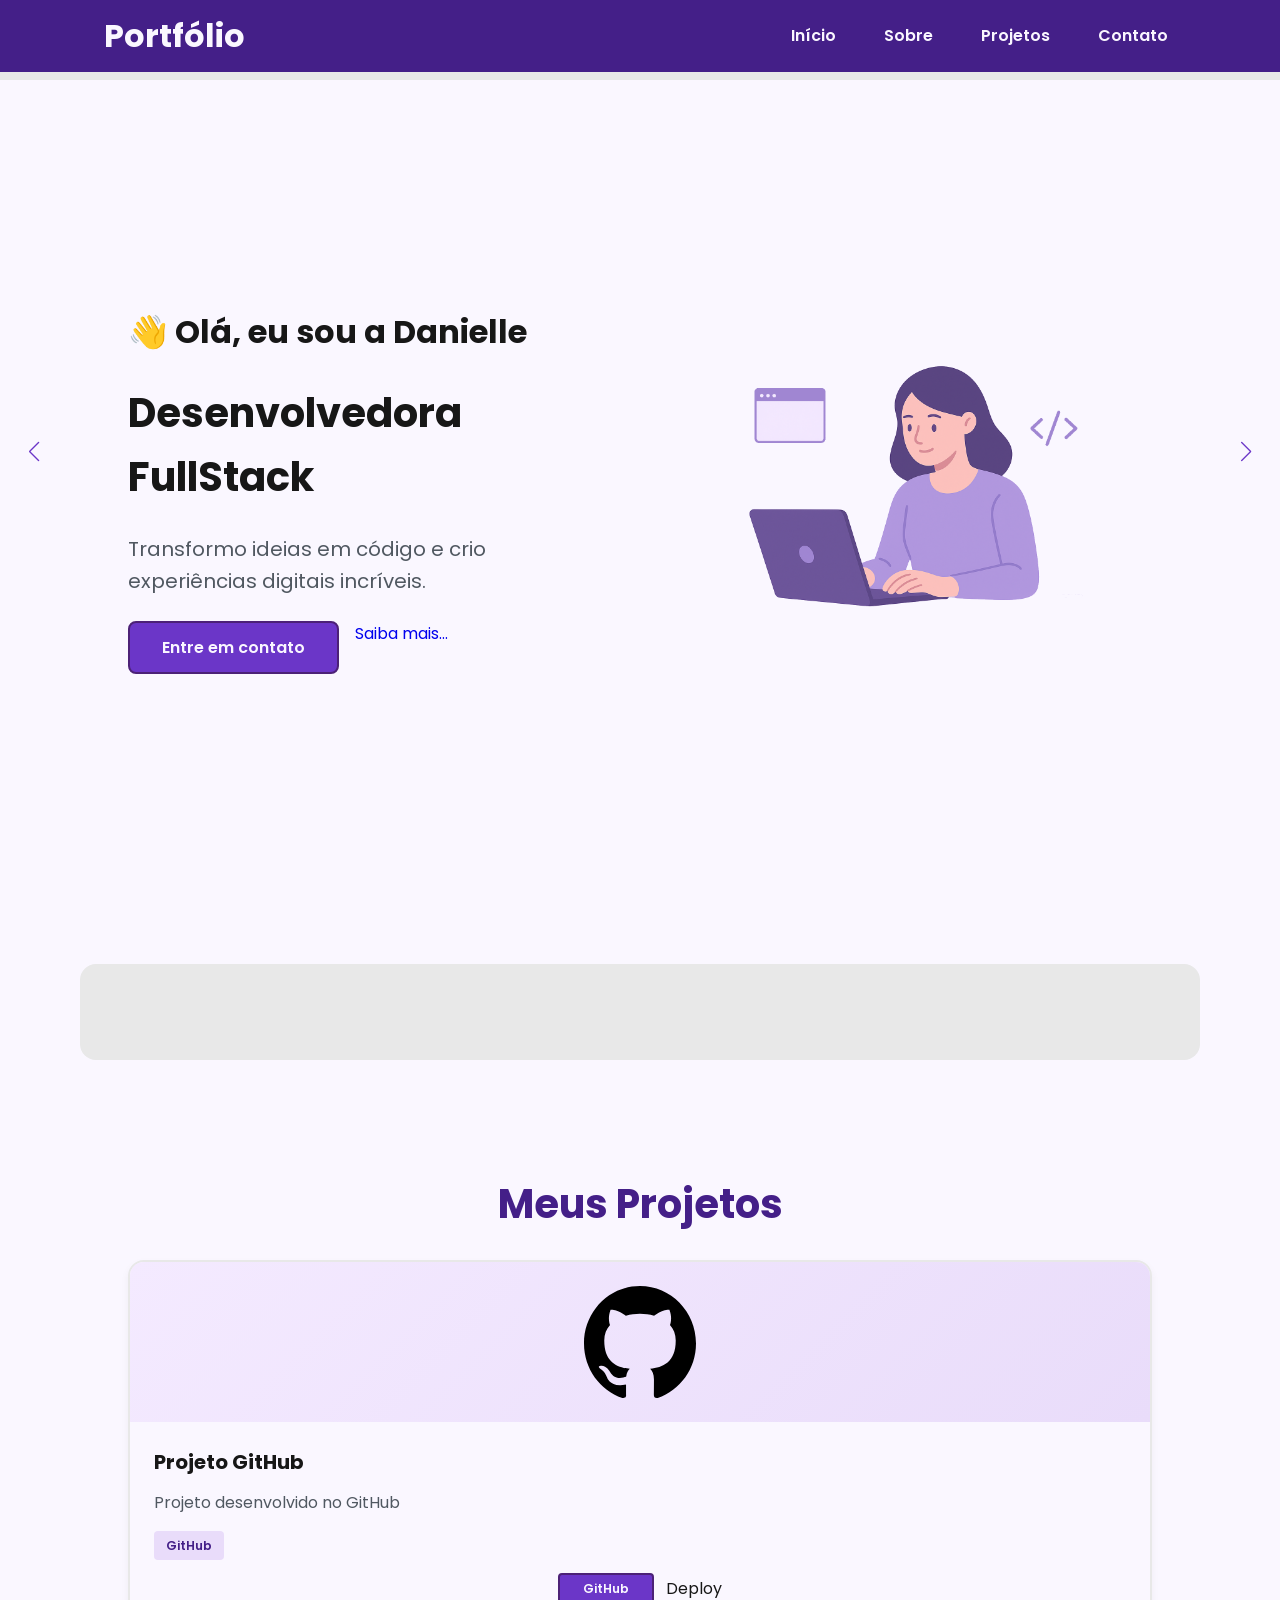
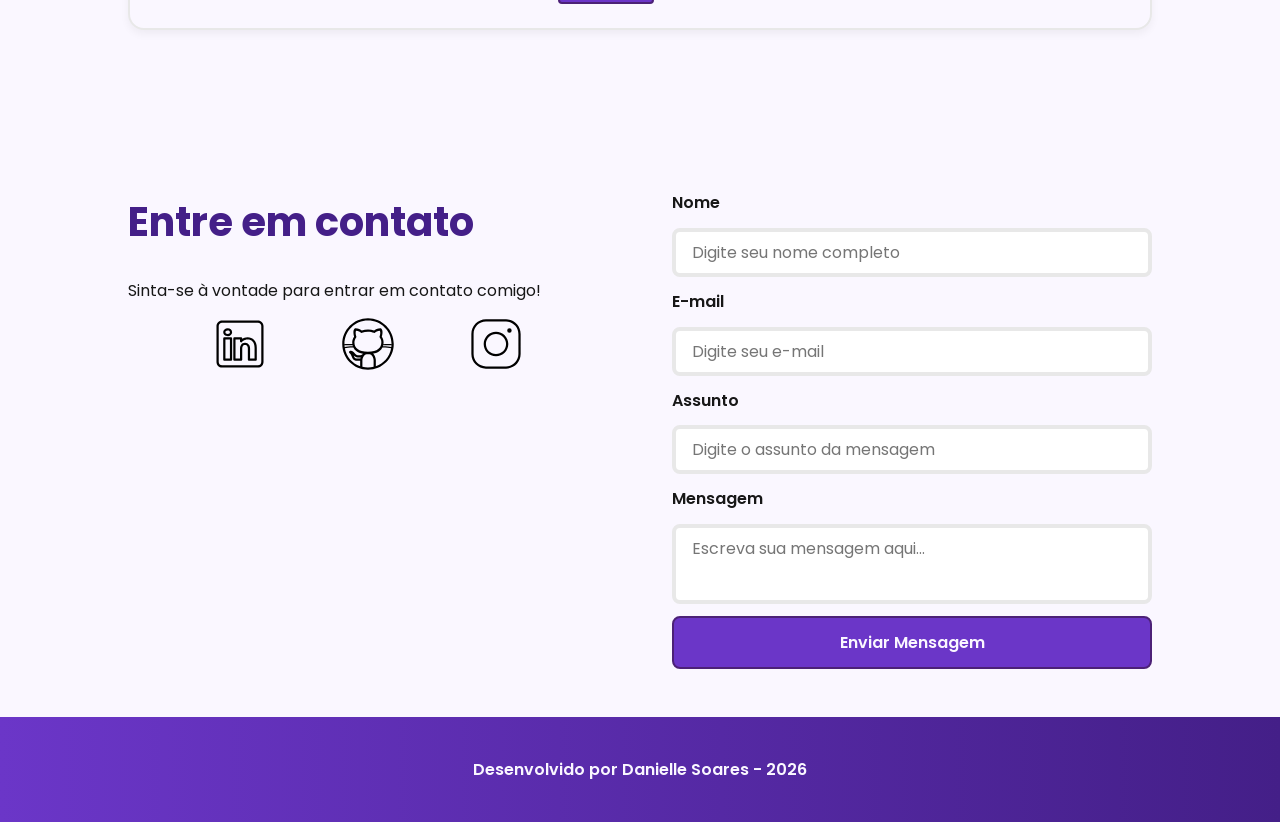
==== index.html @ 7cc01409 "🎉 Initial Commit:  Commit inicial" ====
<!DOCTYPE html>
<html lang="pt-br">
<head>

    <!-- Fontes do Google -->
    <link rel="preconnect" href="https://fonts.googleapis.com">
    <link rel="preconnect" href="https://fonts.gstatic.com" crossorigin>

    <!-- Fonte do Google - Poppins -->
    <link href="https://fonts.googleapis.com/css2?family=Poppins&display=swap" rel="stylesheet">
    
    <meta charset="UTF-8">
	
    <meta name="viewport" content="width=device-width, initial-scale=1.0">
    <link rel="icon" href="./assets/img/favicon.svg"/>

    <!-- SWIPER CSS -->
    <link rel="stylesheet" href="https://cdn.jsdelivr.net/npm/swiper@11/swiper-bundle.min.css">

    <!-- Links para as folhas de estilo -->
     <link rel="stylesheet" href="./assets/css/style.css">
	
    <meta name="author" content="Danielle Soares">
    <meta 
        name="description"
        content="Portfólio da Danielle Soares, 
                desenvolvedora Full Stack criando experiências 
                digitais incríveis. Conheça meus projetos e entre em contato."
    >
    <meta name="robots" content="index, follow">

    <link rel="icon" type="image/svg+xml" href="./assets/img/favicon.svg">

    <title>Portfólio da Danielle Soares</title>
</head>
<body>
    <!--Cabeçalho da página-->
    <header>

        <div class="menu-content">

            <!-- TÍTULO -->
            <a href="index.html" id="titulo">Portfólio</a>

            <!-- MENU -->
             <nav>
                <ul class="menu-list">
                    <li><a href="#hero">Início</a></li>
                    <li><a href="#about">Sobre</a></li>
                    <li><a href="#projects">Projetos</a></li>
                    <li><a href="#contact">Contato</a></li>
                </ul>
             </nav>
        </div>
    </header>

        <!-- Seção principal da página (main) -->
        <main>

            <!-- Seção de Boas vindas -->
             <section id="hero" class="section-container hero-container">

                <!-- BOAS VINDAS -->
                 <article class="hero-content">
                    
                    <span>👋 Olá, eu sou a Danielle</span>
                    <h1>Desenvolvedora FullStack</h1>
                    <p>Transformo ideias em código e crio experiências digitais incríveis.</p>

                    <div class="buttons-container">
                        <a href="#contact" class="botao">Entre em contato</a>
                        <a href="#about" class="botao-online">Saiba mais...</a>
                    </div>
                 </article>

                 <!-- IMAGEM -->
                  <figure class="hero-image">
                    <img src="./assets/img/foto_dev_woman.svg"
                        alt="Foto de uma mulher desenvolvedora de software, sentada em frente a um computador, com código na tela e elementos de programação ao redor."
                        class="float-animation">
                  </figure>

             </section>

            <!-- Seção Sobre o autor-->
             <section id="about" class="section-container about-container">

                

             </section>

             <!-- Seção Projetos do autor -->
              <section id="projects" class="section-container projects-container">
                <h2>Meus Projetos</h2>

                <!-- Swiper Container -->
                 <div class="swiper-wrapper">
                    <div class="swiper-slide">

                        <article class="project-card">
                            <figure class="project-image">
                                <img src="./assets/icons/icons/languages/github.svg"
                                    alt="Ícone GitHub">
                            </figure>

                            <div class="project-content">
                                <h3>Projeto GitHub</h3>
                                <p>Projeto desenvolvido no GitHub</p>

                                <div class="project=tags">
                                    <span class="tag">GitHub</span>
                                </div>

                                <div class="project-buttons">
                                    <a href="#" target="_blank" class="botao botao-sm">
                                        GitHub
                                    </a href="#" target="_blank" class="botao outline-sm">
                                        Deploy
                                    </a>
                                </div>
                            </div>

                        </article>
                    </div>
                 </div>

                 <!--Botões de navegação-->
                 <div class="swiper-button-next"></div>
                 <div class="swiper-button-prev"></div>

                 <!-- Paginação -->
                  <div class=""swiper-pagination"></div>
                </div>
              </section>

              <!-- Seção Formulário de Contato e Redes Sociais-->
               <section id="contact" class="section-container contact-container">

                <!-- REDES SOCIAIS -->
                 <article class="contact-info">
                    <h2>Entre em contato</h2>
                    <p>Sinta-se à vontade para entrar em contato comigo!</p>

                    <div class="social-container">
                        <a href="#" target="_blank" class="social-icon" aria-label="Linkedin">
                            <img src="./assets/icons/icons/social/linkedin.svg" alt="Link para o Linkedin">
                        </a>
                        <a href="#" target="_blank" class="social-icon" aria-label="GitHub">
                            <img src="./assets/icons/icons/social/github.svg" alt="Link para o GitHub">
                        </a>
                        <a href="#" target="_blank" class="social-icon" aria-label="Instagram">
                            <img src="./assets/icons/icons/social/instagram.svg" alt="Link para o Instagram">
                        </a>
                    </div>
                 </article>

                 <!-- FORMULÁRIO -->
                  <form id="formulario">
                    <label for="nome">Nome</label>
                    <input id="nome" name="nome" type="text" placeholder="Digite seu nome completo">
                    <span id="erro-nome"></span>

                    <label for="email">E-mail</label>
                    <input id="email" name="email" type="text" placeholder="Digite seu e-mail">
                    <span id="erro-email"></span>

                    <label for="assunto">Assunto</label>
                    <input id="assunto" name="assunto" type="text" placeholder="Digite o assunto da mensagem">
                    <span id="erro-assunto"></span>

                    <label for="mensagem">Mensagem</label>
                    <textarea id="mensagem" name="mensagem" placeholder="Escreva sua mensagem aqui..."></textarea>
                    <span id="erro-mensagem"></span>

                    <button class="botao" type="submit">Enviar Mensagem</button>
                  </form>
                </section>

        </main>

        <!-- Rodapé da página -->
        <footer>
            Desenvolvido por Danielle Soares - 2026
        </footer>

        <!-- SWIPER JS -->
        <script src="https://cdn.jsdelivr.net/npm/swiper@11/swiper-bundle.min.js"></script>

        <script src="./assets/js/script.js"></script>

    </header>
</body>
</html>
---- assets/css/style.css ----
*{
    margin: 0;
    padding: 0;
    box-sizing: border-box;
    font-family: 'Poppins', sans-serif;
    font-weight: 400;
    text-decoration: none;
    outline: none;
}

:root {
    /* Paleta de Cores - Purple */
    --purple-50: #f4eaff;
    --purple-100: #e9dcfa;
    --purple-200: #cdb3f0;
    --purple-300: #b186e5;
    --purple-400: #9460db;
    --purple-500: #6b36c8;
    --purple-600: #5b2ca0;
    --purple-700: #4c2177;
    --purple-800: #441f88;
    --purple-900: #2a0e4d;
    --purple-950: #1a0730;
 
    /* Cores Neutras */
    --gray-200: #e8e8e8;
    --gray-400: #505861;
    --black: #171717;
    --white: #FAF7FF;
 
    /* Cores de Estado */
    --error: #e63946;
 
    /* Sombras */
    --shadow-sm: 0 0.25rem 0.5rem rgba(0, 0, 0, 0.05);
    --shadow-md: 0 0.25rem 0.75rem rgba(107, 54, 200, 0.3);
    --shadow-lg: 0 0.5rem 1.5rem rgba(107, 54, 200, 0.2);
 
    /* Espaçamentos */
    --spacing-xs: 0.5rem;
    --spacing-sm: 1rem;
    --spacing-md: 1.5rem;
    --spacing-lg: 2rem;
    --spacing-xl: 3rem;
    --spacing-2xl: 4rem;
 
    /* Tamanhos de Fonte */
    --text-sm: 0.75rem;
    --text-base: 1rem;
    --text-lg: 1.25rem;
    --text-xl: 1.5rem;
    --text-2xl: 2rem;
    --text-3xl: 2.5rem;
 
    /* Border Radius */
    --radius-sm: 0.25rem;
    --radius-md: 0.5rem;
    --radius-lg: 1rem;
    --radius-xl: 2rem;
    --radius-full: 50%;
 
    /* Animação Padrão */
    --transition-default: all 0.3s ease;
}

html {
    scroll-behavior: smooth;
}

body {
    display: flex;
    flex-direction: column;
    min-height: 100vh;
    background-color: var(--white);
    line-height: 1.6;
    color: var(--black);
}

.section-container {
    max-width: 70rem;
    margin: 0 auto;
    padding: var(--spacing-xl); var(--spacing-md);
    scroll-margin-top: 6rem;
}

.buttons-container {
    display: flex;
    gap: var(--spacing-sm);
}

.botao,
.botao-outline {
    display: inline-block;
    padding: 0.75rem 2rem;
    border: 0.15rem solid transparent;
    border-radius: var(--radius-md);
    font-size: var(--text-base);
    font-weight: 600;
    text-align: center;
    cursor: pointer;
    transition: var(--transition-default);
}

.botao {
    border-color: var(--purple-700);
    background-color: var(--purple-500);
    color: var(--white);
}

.botao:hover {
    border-color: var(--purple-800);
    background-color: var(--purple-700);
    box-shadow: var(--shadow-md);
    transform: translateY(-0.25rem);
}

.botao-outline {
    border-color: var(--purple-700);
    background-color: transparent;
    color: var(--purple-700);
}

.botao-outline:hover {
    border-color: var(--purple-700);
    background-color: var(--purple-500);
    box-shadow: var(--white);
    transform: translateY(-0.25rem);
}

/* Botões pequenos - Card Projetos */
.botao.botao-sm,
.botao-outline.botao-sm {
  min-width: 6rem;
  padding: 0.25rem var(--spacing-sm);
  border-width: 0.125rem;
  border-radius: 0.25rem;
  font-size: var(--text-sm);
}

/* Seção Header - Cabeçalho e Menu*/

header {
    position: sticky;
    top: 0;
    z-index: 1000;
    width: 100%;
    height: 5rem;
    border-bottom: var(--spacing-xs) solid var(--gray-200);
    box-shadow: var(--purple-800);
    background-color: var(--purple-800);
}

header a {
    font-weight: 600;
    color: var(--white);
    transition: color 0.3s ease;
}

header a:hover {
    color: var(--purple-100);
}

#titulo{
    font-size: var(--text-2xl);
    font-weight: 700;
}

.menu-content {
    display: flex;
    justify-content: space-between;
    align-items: center;
    max-width: 70rem;
    height: 100%;
    margin: 0 auto;
    padding: 0 var(--spacing-md);
}
 
/* Lista do menu */
.menu-list {
    display: flex;
    gap: var(--spacing-lg);
    list-style: none;
}
 
/* Configurar o link do menu */
.menu-list a{
    padding: var(--spacing-xs);
}
 
/* Configurar o hero */
.hero-container {
    display: flex;
    align-items: center;
    gap: var(--spacing-2xl);
    min-height: calc(100vh - 5rem);
}
 
.hero-content {
    display: flex;
    flex: 1;
    flex-direction: column;
    gap: var(--spacing-md);
}
 
.hero-content span {
    font-size: var(--text-2xl);
    font-weight: 700;
}

.hero-content h1 {
    font-size: var(--text-3xl);
    font-weight: 700;
}

.hero-content p,
.about-content p 
.contact-info p{
    font-size: var(--text-lg);
    color: var(--gray-400);
}

.hero-image {
    display: flex;
    flex: 1;
    justify-content: center;
}
 
.hero-image img {
    width: 100%;
    max-width: 100%;
    border-radius: var(--radius-xl);
}

/* Animação Flutuante */
@keyframes float {
  0%,
  100% {
    transform: translateY(0);
  }
 
  50% {
    transform: translateY(-1.25rem);
  }
 
}
/* Usa animação */
.float-animation {
  animation: float 3s ease-in-out infinite;
}

.about-container {
    display: flex;
    align-items: center;
    gap: var(--spacing-2xl);
    margin: var(--spacing-2xl) auto;
    border-radius: var(--radius-lg);
    background-color: var(--gray-200);
}

.about-image {
    width: 100%;
    border: 0.35rem solid var(--purple-500);
    border-radius; var(--radius-full);
    bor-shadow: var(--shadow-lg);
}

.about-content h2,
.projects-container h2,
.contact-info h2{
    margin-bottom: var(--spacing-md);
    font-size: var(--text-3xl);
    font-weight: 700;
    color: var(--purple-800);
}

.about-content p{
    margin-bottom: var(--spacing-sm);
    text-align: justify;
}

.about-buttons-data {
    display: flex;
    justify-content: space-between;
    align-items: center;
    gap: var(--spacing-lg);
    margin-top: var(--spacing-lg);
    margin-top: var(--spacing-lg);
}

.about-buttons-data .botao {
    margin-right: auto;
}

.data-container {
    display: flex;
    gap: var(--spacing-lg);
    margin-top: 0;
}

.data-item {
    display: flex;
    flex-direction: column;
    align-items: center;
}

.data-number {
    font-size: var(--text-xl);
    font-weight: 700;
    text-align: center;
    color: var(--purple-500);
}

.data-label {
    font-size: var(--text-base);
    text-align: center;
    color: var(--gray-400)
}


/* Projects */ 

.projects-container {
    scroll-margin-top: 3rem;
    margin: var(--spacing-2xl) auto;
    text-align: center;
}

.projects-swiper {
    position: relative;
    width: 100%;
    padding: var(--spacing-sm) var(--spacing-xl) var(--spacing-xl);
    overflow: hidden;
}

.project-card{
    display: flex;
    flex-direction: column;
    width: 100%;
    height: 100%;
    border: 0.15rem solid var(--gray-200);
    border-radius: var(--radius-lg);
    background-color: var(--white);
    box-shadow: var(--shadow-sm);
    overflow: hidden;
    transition: var(--transition-default);
}

.project-card:hover {
    box-shadow: var(--spacing-lg);
}

.project-image {
    display: flex;
    justify-content: center;
    align-items: center;
    width: 100%;
    height: 10rem;
    background: linear-gradient(135deg, var(--purple-50) 0%, var(--purple-100) 100%);
}

.project-image img {
    width: 75%;
    height: 75%;
    max-width: 7rem;
    min-height: 7rem;
    objrect-fit: contain;
    transition: transform 0.3s ease;
}

.project-content {
    display: flex;
    flex: 1;
    flex-direction: column;
    padding: var(--spacing-md);
    text-align: left;
}

.project-content h3 {
    margin-bottom: 0.75rem;
    font-size: var(--text-lg);
    font-weight: 700;
}

.project-content p {
    flex: 1;
    margin-bottom: var(--spacing-sm);
    font-size: var(--text-base);
    color: var(--gray-400);
}

.project-tags {
    display: flex;
    flex-wrap: wrap;
    gap: var(--spacing-xs);
}

.tag {
    padding: 0.375rem 0.75rem;
    border-radius: var(--radius-sm);
    background-color: var(--purple-100);
    font-size: var(--text-sm);
    font-weight: 600;
    color: var(--purple-800);
}

.project-buttons {
    display: flex;
    justify-content: center;
    align-items: center;
    gap: 0.75rem;
    margin-top: var(--spacing-sm);
}

/* Configuração do Swiper */
 
.swiper-wrapper {
    align-items: stretch;
}
 
.swiper-slide {
    display: flex;
    height: auto;
}
 
/* Botões do Swiper (navegação) */
.swiper-button-next,
.swiper-button-prev {
    width: 3rem;
    height: 3rem;
}
 
.swiper-button-next:after,
.swiper-button-prev:after {
    font-size: var(--text-lg);
    color: var(--purple-500);
}
 
.swiper-button-next:hover:after,
.swiper-button-prev:hover:after {
    color: var(--purple-800);
}
 
/* Indicadores de paginação */
.swiper-pagination-bullet {
    width: 0.75rem;
    height: 0.75rem;
    background-color: var(--gray-200);
    opacity: 1;
}
 
.swiper-pagination-bullet-active {
    width: var(--spacing-lg);
    border-radius: var(--radius-sm);
    background-color: var(--purple-500);
}

/* Seção de Contatos */

.contact-container {
    display: grid;
    grid-template-columns: 1fr 1fr;
    gap: var(--spacing-2xl);
}

/* Redes Sociais */

.contact-info h2 {
    margin-bottom: var(--spacing-md);
}

.contact-info p{
    margin-bottom: var (--spacing-lg);
}

.social-container {
    display: flex;
    justify-content: center;
    gap: var(--spacing-xl);
}

.social-icon {
    width: 5rem;
    height: 5rem;
    padding: 0.75rem;
    border-radius: var(--radius-md);
    transition: var(--transition-default);
}

.social-icon img {
    width: 100%;
    filter: brightness(0) saturate(100%);
    transition: filter 0.3s ease;
}

.social-icon img:hover {
  filter: brightness(0) 
          saturate(100%) 
          invert(42%) 
          sepia(93%) 
          saturate(1352%) 
          hue-rotate(243deg) 
          brightness(79%) 
          contrast(91%);
}

/* Formulário */

form {
    display: flex;
    flex-direction: column;
    gap: 0.75rem;
}

form label {
    font-size: var(--text-base);
    font-weight: 600;
}

form input,
form textarea {
    width: 100%;
    padding: 0.5rem var(--spacing-sm);
    border: 0.25rem solid var(--gray-200);
    border-radius: var(--radius-md);
    font-family: inherit;
    font-size: var(--text-base);
    transition: border-color 0.3s ease;
}

form input:focus,
form textarea:focus {
    border-color: var(--purple-500);
    outline: none;
}

form textarea {
    min-height: 5rem;
    resize: none;
}

form span {
    margin-top: -0.75rem;
    font-size: var(--text-sm);
    color: var(--error);
}

/* Footer */
 
footer {
    padding: 2.5rem;
    background: linear-gradient(to right, var(--purple-500), var(--purple-800));
    font-weight: 600;
    text-align: center;
    color: var(--white);
}

.success-container{
    display: flex;
    flex-direction: column;
    justify-content: center;
    align-items: center;
    width: 100%;
    min-height: calc(100vh - 12.5rem);
    padding: var(--spacing-xl) var(--spacing-md);
}

.success-content {
    display: flex;
    flex-direction: column;
    align-items: center;
    gap: var(--spacing-md);
    max-width: 37.5rem;
    text-align: center;
}

.success-content h1 {
    font-size: var(--text-3xl);
    font-weight: 700;
    color: var(--purple-800)
}

.success-content h2 {
    font-size: var(--text-lg);
    color: var(--gray-400);
}

.success-icon {
    display: flex;
    align-items: center;
    justify-content: center;
    width: 7.5rem;
    height: 7.5rem;
    border-radius: var(--radius-full);
    background-color: var(--purple-100);
}

.success-icon img {
    width: 6rem;
    height: 6rem;
    filter: brightness(0)
            saturate(100%)
            invert(11%)
            sepia(69%)
            saturate(3759%)
            hue-rotate(256deg)
            brightness(101%)
            contrast(96%);
}

/* Responsividade Tablet */

@media screen and (max-width: 1024px) {

    .section-container{ 
        padding: var(--spacing-lg) var(--spacing-md);
    }

    .section-container h1{
        font-size: var(--text-3xl);
    }

    .section-container h2{
        font-size: var(--text-2xl);
    }

    .section-container p{
        font-size: var(--text-base);
    }

    .section-container span{
        font-size: var(--text-lg);
    }

    .succes-content h2{
        font-size: var(--text-lg);
    }

    #titulo{
        font-size: var(--text-xl);
    }

    @media screen and (max-width: 768px) {
        .menu-list{
            display: none;
        }
    }

    .hero-container{
        flex-direction: column-reverse;
        gap: var(--spacing-lg);
        min-height: 60vh;
        text-align: center;
    }

    .hero-content,
    .hero-image{
        width: 90%;
    }

    .hero-image img{
        object-fit: cover;
    }

    .buttons-container{
        justify-content: center;
        width: 100%;
    }

    .hero-container .botao,
    .hero-container .botao-outline{
        padding: 0.75rem 1.5rem;
        font-size: var(--text-base);
        white-space: nowrap;
    }

    /* Responsividade Tablet Seção About */

    .about-container{
        flex-direction: column;
        gap: var(--spacing-lg);
        margin: var(--spacing-lg);
        padding: var(--spacing-lg);
    }

    .about-image{
        display: flex;
        flex: 1;
        justify-content: center;
        width: 100%;   
    }

    .about-image img{
        max-width: 16rem;
        width: 100%;
    }

    .about-content{
        width: 100%;
    }

    .about-buttons-data{
        flex-direction: column;
        gap: var(--spacing-md);
        align-items: stretch;
    }

    .about-buttons-data .botao{
        margin-right: 0;
    }

    .data-container {
        justify-content: center;
        width: 100%;
    }

    /* Responsividade Tablet - Seção Projects */

    .projects-container{
        margin: var(--spacing-sm) var(--spacing-lg);
    }

    .projects-swiper{
        margin: 0;
        padding: var(--spacing-sm) var(--spacing-lg) 2.5rem;
    }

    .project-card{
        width: 100%;
        height: 30rem;
        min-height: 30rem;
        max-height: 30rem;
        max-width: 100%;
    }

    .project-content{
        display: flex;
        flex-direction: column;
        justify-content: space-between;
        height: 100%;
    }

    .project-content p{
        flex: 1;
        overflow: hidden;
    }

    .project-tags{
        min-height: 2.5rem;
        align-items: flex-start;
    }

    .swiper-wrapper{
        align-items: stretch;
    }

    .swiper-slide{
        display: flex;
        justify-content: center;
        align-items: stretch;
        height: auto;
    }

    .swiper-button-next,
    .swiper-button-prev{
        display: none;
    }

    /* Responsividade Tablet - Seção Contacts */

    .contact-container {
        grid-template-columns: 1fr;
        gap: var(--spacing-lg);
        width: 90%;
        margin: 0 auto;
    }

    /* Responsividade Tablet - Seção Success */

    .success-container{
        padding: var(--spacing-xl) var(--spacing-md);
        min-height: calc(100vh - 10rem);
    }

    .succes-content{
        gap: var(--spacing-lg);
        max-width: 35rem;
    }

    .success-icon{
        width: 6rem;
        width: 6rem;
    }

    .success-icon img{
        width: 5rem;
        width: 5rem;
    }
}

/* Responsividade - Celular */

@media screen and (max-width:480px){
    /* utilizar visualização iphone SE e Samsung Galaxy 8 */
    /* Layout */
    .section-container {
        padding: var(--spacing-md) var(--spacing-sm);
    }

    /* Tipografia Mobile */
    .section-container h1 {
        font-size: var(--text-xl);
    }

    
}
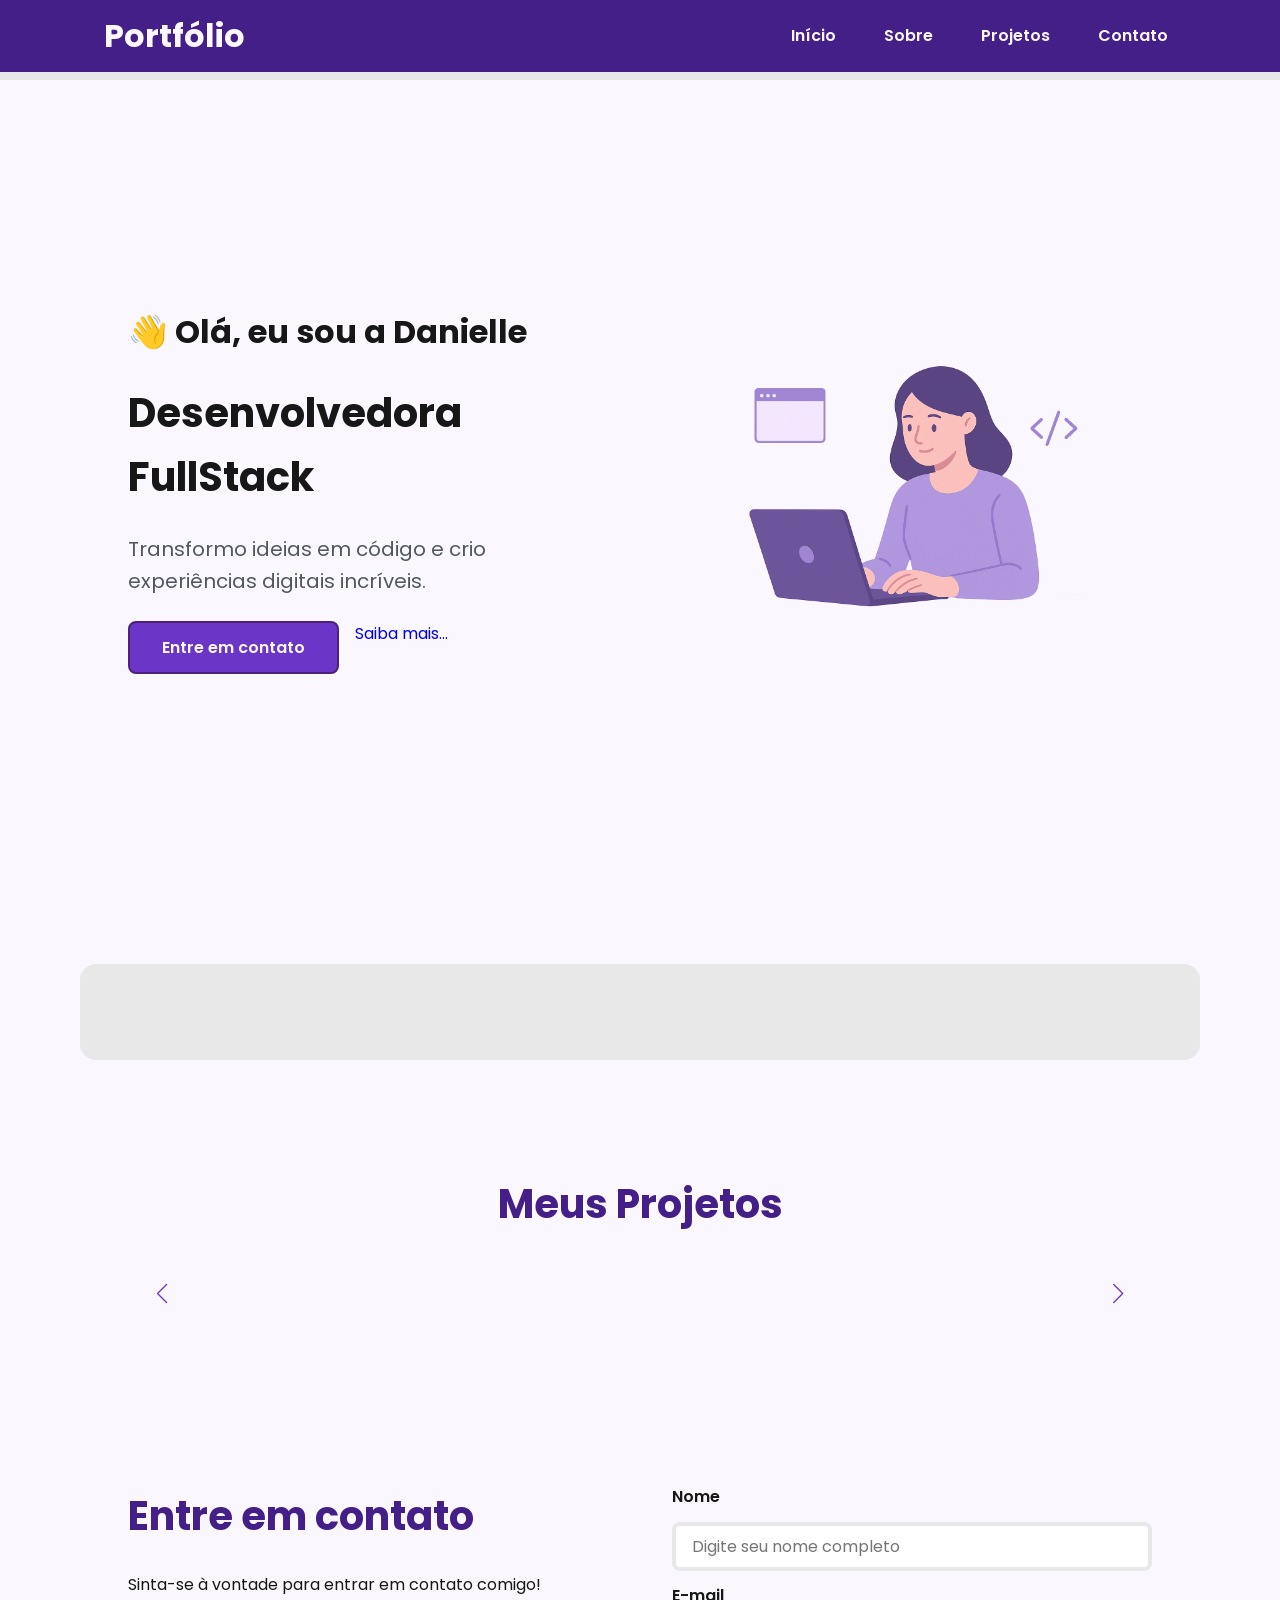
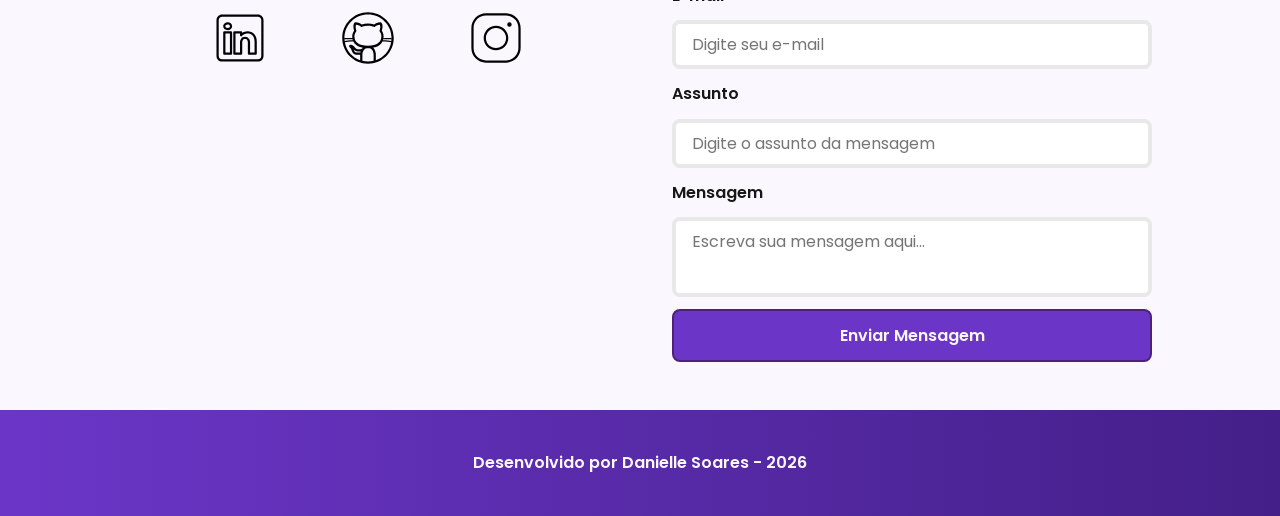
==== commit 8d79aa45: "💄 UI:  adiciona CSS que faltava na página de sucesso" ====
--- a/index.html
+++ b/index.html
@@ -85,8 +85,6 @@
             <!-- Seção Sobre o autor-->
              <section id="about" class="section-container about-container">
 
-                
-
              </section>
 
              <!-- Seção Projetos do autor -->
@@ -94,34 +92,9 @@
                 <h2>Meus Projetos</h2>
 
                 <!-- Swiper Container -->
-                 <div class="swiper-wrapper">
-                    <div class="swiper-slide">
+                 <div class="swiper projects-swiper">
+                    <div class="swiper-wrapper">
 
-                        <article class="project-card">
-                            <figure class="project-image">
-                                <img src="./assets/icons/icons/languages/github.svg"
-                                    alt="Ícone GitHub">
-                            </figure>
-
-                            <div class="project-content">
-                                <h3>Projeto GitHub</h3>
-                                <p>Projeto desenvolvido no GitHub</p>
-
-                                <div class="project=tags">
-                                    <span class="tag">GitHub</span>
-                                </div>
-
-                                <div class="project-buttons">
-                                    <a href="#" target="_blank" class="botao botao-sm">
-                                        GitHub
-                                    </a href="#" target="_blank" class="botao outline-sm">
-                                        Deploy
-                                    </a>
-                                </div>
-                            </div>
-
-                        </article>
-                    </div>
                  </div>
 
                  <!--Botões de navegação-->
@@ -129,7 +102,7 @@
                  <div class="swiper-button-prev"></div>
 
                  <!-- Paginação -->
-                  <div class=""swiper-pagination"></div>
+                  <div class="swiper-pagination"></div>
                 </div>
               </section>
 
@@ -155,7 +128,11 @@
                  </article>
 
                  <!-- FORMULÁRIO -->
-                  <form id="formulario">
+                  <form id="formulario" action="https://formsubmit.co/eea428df2c99859e3ba0ccb5627582f4" method="POST">
+
+                    <input type="hidden" name="_next" value="http://localhost:5500/success.html">
+                    <input type="hidden" name="_captcha" value="false">
+
                     <label for="nome">Nome</label>
                     <input id="nome" name="nome" type="text" placeholder="Digite seu nome completo">
                     <span id="erro-nome"></span>
@@ -187,7 +164,5 @@
         <script src="https://cdn.jsdelivr.net/npm/swiper@11/swiper-bundle.min.js"></script>
 
         <script src="./assets/js/script.js"></script>
-
-    </header>
 </body>
 </html>
--- a/assets/css/style.css
+++ b/assets/css/style.css
@@ -811,5 +811,202 @@
         font-size: var(--text-xl);
     }
 
+    .section-container h2 {
+        font-size: var(--text-xl)
+    }
+
+    .section-container p {
+        font-size: var(--text-base);
+    }
+
+    .section-container span {
+        font-size: var(--text-lg);
+    }
+
+    .succes-content h1 {
+        font-size: var(--text-2xl);
+    }
+
+    .succes-content h2 {
+        font-size: var(--text-base);
+    }
+
+    /* Header */
+    #titulo {
+        font-size: var(--text-xl);
+    }
+
+    .menu-list {
+        display: none;
+    }
+
+    /* Hero */
+    .hero-container {
+        gap: var(--spacing-sm);
+    }
+
+    .hero-content {
+        gap: var(--spacing-xs);
+        width: 100%;
+    }
+
+    .buttons-container {
+        flex-direction: column;
+        gap: 0.75rem;
+        width: 100%;
+    }
+
+    .buttons-container .botao,
+    .buttons-container .botao-outline {
+        width: 100%;
+    }
+
+    .hero-container .botao,
+    .hero-container .botao-outline {
+        padding: 0.75rem 1rem;
+        font-size: 0.95rem;
+        white-space: nowrap;
+    }
+
+    .hero-image {
+        width: 100%;
+    }
+
+    .hero-image img {
+        max-width: 14rem;
+    }
+
+    .about-buttons-data .botao,
+    .about-buttons-data .botao-outline{
+        width:100%
+        padding: 0.75rem var(var(--spacing-lg));
+        font-size: var(--text-base);
+        text-align: center;
+    }
+
+    .data-number {
+        font-size: var(--text-lg);
+    }
+
+    .dieta label {
+        font-size: var(--teste-sm);
+    }
+
+    /* Projects */
+
+.projects-container {
+    margin: var(--spacing-lg) auto 0;
+}
+
+.projects-swiper {
+    position: relative;
+    margin: 0;
+    padding: var(--spacing-sm) 0 2rem 0;
+    overflow: visible;
+}
+
+.project-card {
+    width: 100%;
+    height: 20rem;
+    max-width: 20rem;
+}
+
+.project-image {
+    height: 10rem;
+}
+
+.project-content {
+    padding: var(--spacing-md);
+}
+
+.project-content h3 {
+    font-size: 1.25rem;
+}
+
+.project-content p {
+    font-size: 0.95rem;
+}
+
+/* Contact */
+.contact-container {
+    width: 100%;
+}
+
+.contact-info p {
+    margin-bottom: var(--spacing-md);
+}
+
+/* Contact */
+.contact-container {
+    width: 100%
+}
+
+.contact-info p {
+    margin-bottom: var(--spacing-md);
+}
+
+.social-container {
+    flex-wrap: wrap;gap: var var(--spacing-lg);
+    margin-bottom: var(--spacing-xs);
+}
+
+.social-icon {
+    width: 4rem;
+    height: 4rem;
+}
+
+/* Formulário */
+form {
+    gap: var(--spacing-sm);
+}
+
+form label {
+    font-size: 0.95rem;
+}
+
+form input,
+form textarea {
+    padding: 0.75rem;
+    font-size: var(--text-base);
+}
+
+form button {
+    padding: 0.75rem var(--spacing-md);
+    font-size: var(--text-base);
+}
+
+/* Footer */
+footer {
+    padding: var(--spacing-md) var(--spacing-sm);
+    font-size: var(--text-sm);
+}
+
+/* Success Page */
+.success-container {
+    padding: var(--spacing-lg) var(--spacing-sm);
+    min-height: calc(100vh - 8rem);
+}
+
+.success-content {
+    gap: var(--spacing-md);
+    max-width: 100%;
+    padding: 0 var(--spacing-sm);
+}
+
+.success-icon {
+    width: 5rem;
+    height: 5rem;
+}
+
+.success-icon img {
+    width: 4rem;
+    height: 4rem;
+}
+
+.succes-content .botao {
+    width: 100%;
+    max-width: 20rem;
+    padding: 0.75rem var(--spacing-lg);
+}
     
 }
